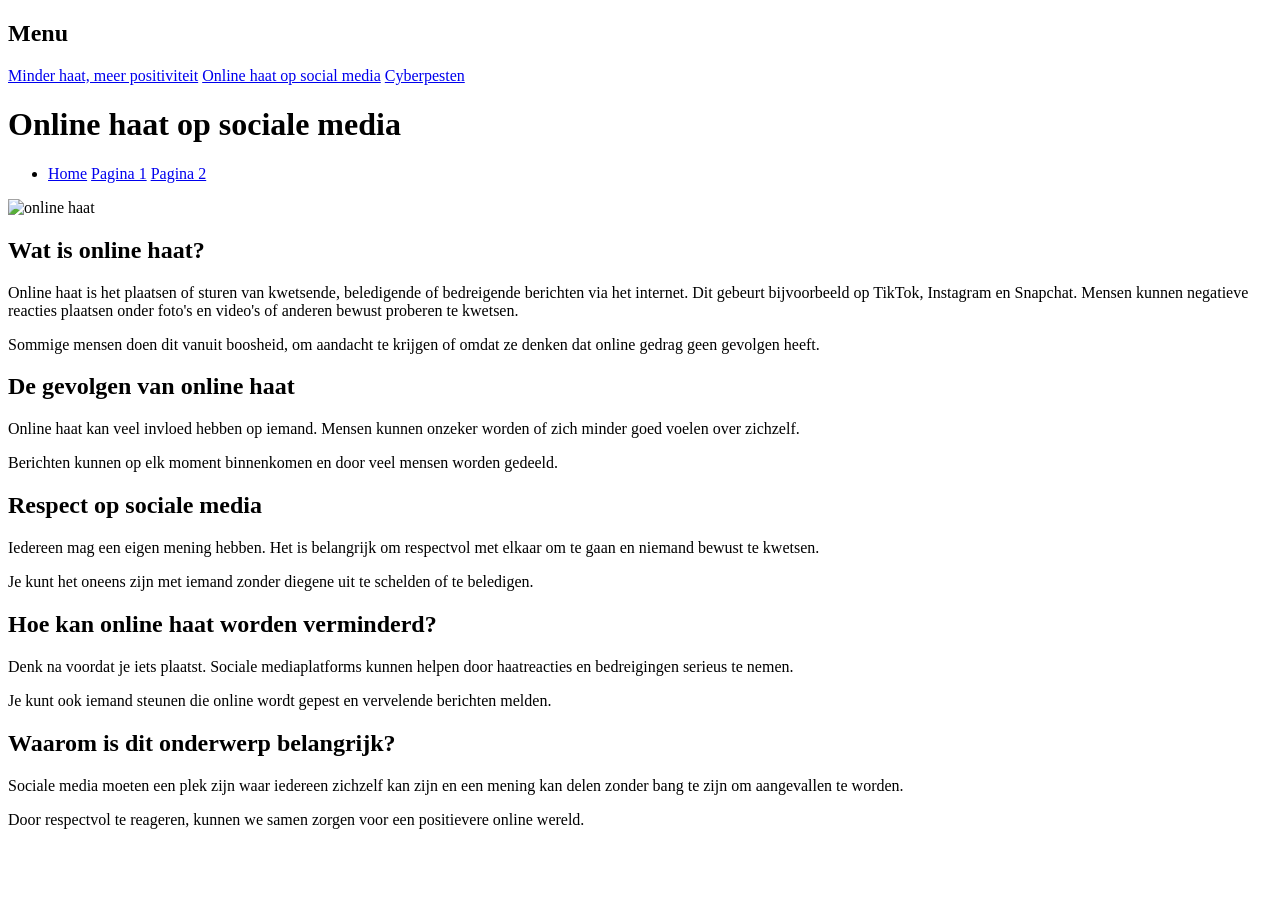
==== pagina1.html @ c957d666 "Add files via upload" ====
<!DOCTYPE html>
<html lang="en">
<head>
    <meta charset="UTF-8">
    <meta name="viewport" content="width=device-width, initial-scale=1.0">
    <title>Pagina 1</title>
    <link rel="stylesheet" href="/css/style.css">
</head>
<body>
    <div class="sidebar">
        <h2>Menu</h2>
        <a href="index.html">Minder haat, meer positiviteit</a>
        <a href="pagina1.html">Online haat op social media</a>
        <a href="pagina2.html">Cyberpesten</a>
    </div>
    <header>
        <h1>Online haat op sociale media </h1>
    </header>
    <nav>
        <ul>
        <li> 
        <a href="index.html">Home</a>
        <a href="pagina1.html">Pagina 1</a>
        <a href="pagina2.html">Pagina 2</a>
        </li>   
        </ul>
    </nav>
<main class="magazine-layout">

    <section class="uitgelicht">
        <div class="Home-image">
                <img
                    src="/afbeeldingen/online haat.jpeg" class="afbeelding" alt="online haat"
                >
            </div>
    </section>

    <section class="artikel-intro">
        <h2>Wat is online haat?</h2>
        <p>
            Online haat is het plaatsen of sturen van kwetsende,
            beledigende of bedreigende berichten via het internet.
            Dit gebeurt bijvoorbeeld op TikTok, Instagram en Snapchat.
            Mensen kunnen negatieve reacties plaatsen onder foto's
            en video's of anderen bewust proberen te kwetsen.
        </p>
        <p>
            Sommige mensen doen dit vanuit boosheid, om aandacht
            te krijgen of omdat ze denken dat online gedrag geen
            gevolgen heeft.
        </p>
    </section>

    <section class="artikel">
        <h2>De gevolgen van online haat</h2>
        <p>
            Online haat kan veel invloed hebben op iemand.
            Mensen kunnen onzeker worden of zich minder goed voelen
            over zichzelf.
        </p>
        <p>
            Berichten kunnen op elk moment binnenkomen en door
            veel mensen worden gedeeld.
        </p>
    </section>
    <section class="artikel">
        <h2>Respect op sociale media</h2>
        <p>
            Iedereen mag een eigen mening hebben. Het is belangrijk
            om respectvol met elkaar om te gaan en niemand bewust
            te kwetsen.
        </p>
        <p>
            Je kunt het oneens zijn met iemand zonder diegene uit
            te schelden of te beledigen.
        </p>
    </section>
    <section class="artikel">
        <h2>Hoe kan online haat worden verminderd?</h2>
        <p>
            Denk na voordat je iets plaatst. Sociale mediaplatforms
            kunnen helpen door haatreacties en bedreigingen serieus
            te nemen.
        </p>
        <p>
            Je kunt ook iemand steunen die online wordt gepest
            en vervelende berichten melden.
        </p>
    </section>
    <section class="artikel">
        <h2>Waarom is dit onderwerp belangrijk?</h2>
        <p>
            Sociale media moeten een plek zijn waar iedereen
            zichzelf kan zijn en een mening kan delen zonder
            bang te zijn om aangevallen te worden.
        </p>
        <p>
            Door respectvol te reageren, kunnen we samen zorgen
            voor een positievere online wereld.
        </p>
    </section>

</main>
    <footer>
    <footer>
</body>
</html>
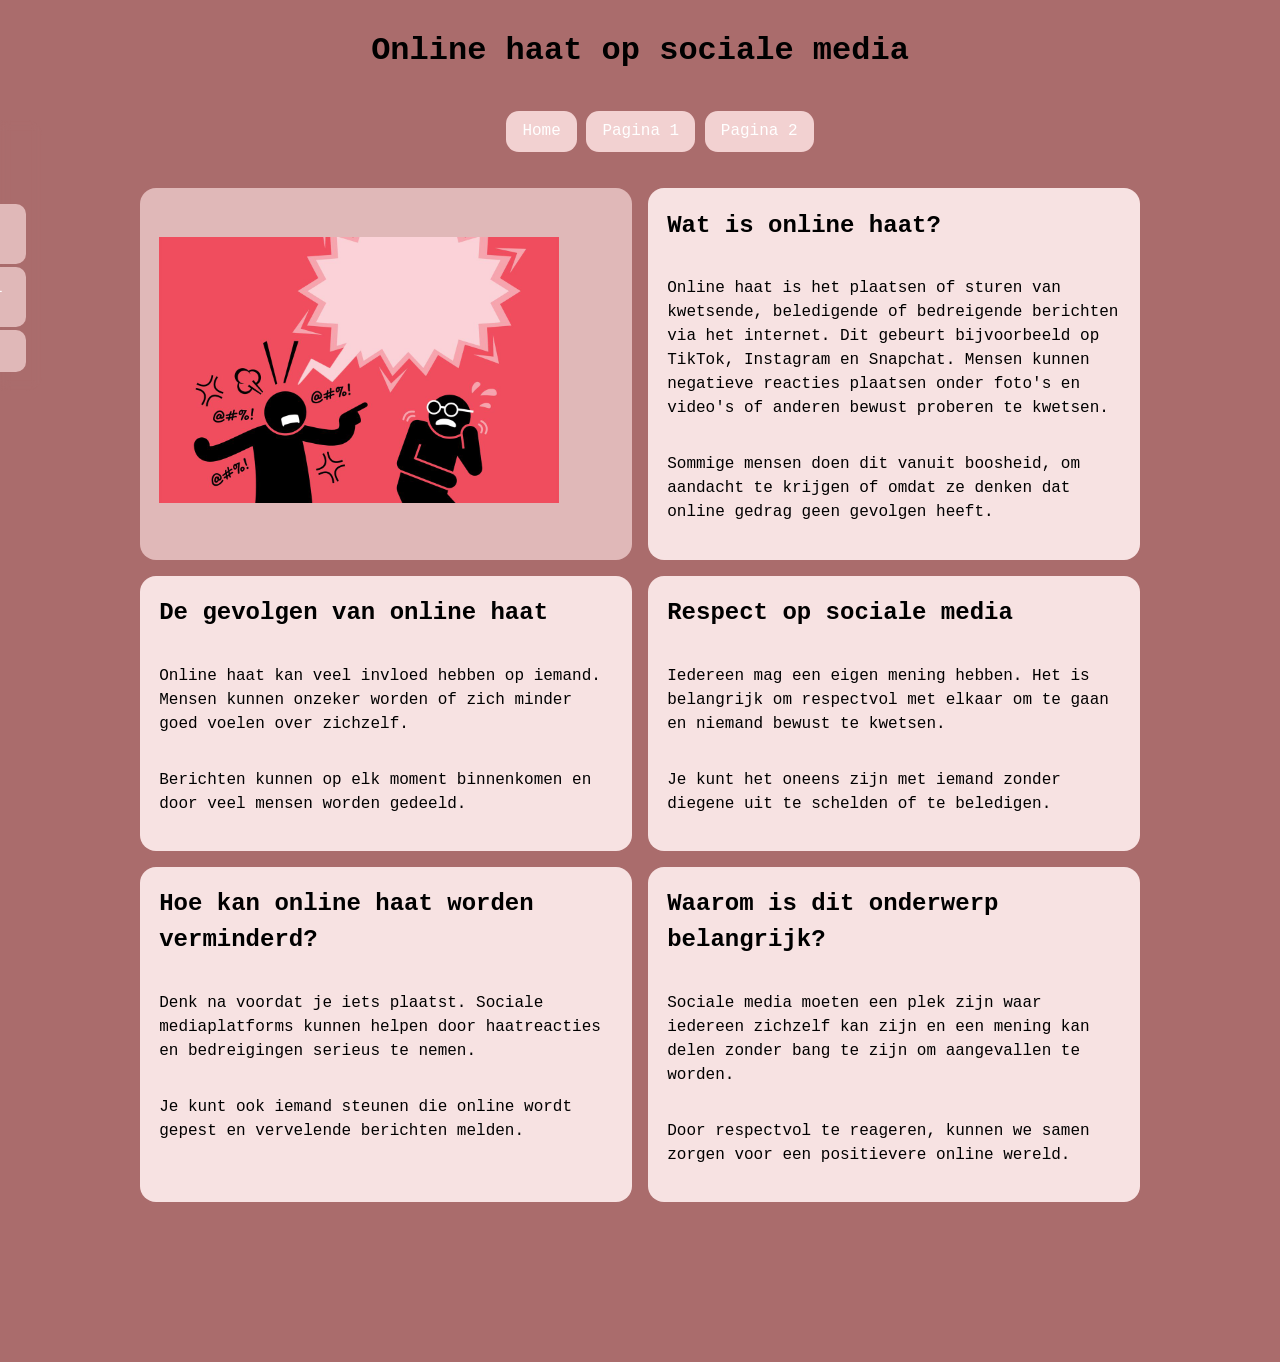
==== commit 9ccc6057: "Update pagina1.html" ====
--- a/pagina1.html
+++ b/pagina1.html
@@ -4,7 +4,7 @@
     <meta charset="UTF-8">
     <meta name="viewport" content="width=device-width, initial-scale=1.0">
     <title>Pagina 1</title>
-    <link rel="stylesheet" href="/css/style.css">
+    <link rel="stylesheet" href="css/style.css">
 </head>
 <body>
     <div class="sidebar">
@@ -104,4 +104,4 @@
     <footer>
     <footer>
 </body>
-</html>+</html>
--- a/css/style.css
+++ b/css/style.css
@@ -0,0 +1,387 @@
+body{
+    margin: 0;
+    background-color:rgb(170, 108, 108);
+    font-family: 'Courier New', Courier, monospace;
+    color: black;
+
+}
+
+header {
+    text-align: center;
+    padding: 1em;
+    background-color: rgb(170, 108, 108);
+}
+
+header h1 {
+    margin-top: 0.5em;
+}
+
+nav {
+    display: flex;
+    justify-content: center;
+    flex-wrap: wrap;
+    gap: 0.7em;
+}
+
+nav a {
+    background-color: rgb(242, 209, 209);
+    color: white;
+    text-decoration: none;
+    padding: 0.7em 1em;
+    border-radius: 0.8em;
+}
+
+nav a:hover {
+    background-color: rgb(190, 140, 140);
+}
+
+.sidebar{
+    background-color: color #fed7b8;
+    backdrop-filter: blur(5px);
+    -webkit-backdrop-filter: blur(1200px);
+    position: fixed;
+    top: 120px;
+    left: -220px;
+    width: 230px;
+    z-index: 1000;
+    padding: 1em;
+    transition: 0.5 ease-in;
+    border-radius: 1em;
+}
+
+.sidebar:hover,
+.sidebar:focus-within {
+    left: 0;
+}
+
+.sidebar h2 {
+    color: black;
+    margin: 0.7em 0 1em;
+}
+
+.sidebar a {
+    display: block;
+    background-color: rgb(224, 184, 184);
+    color: white;
+    text-decoration: none;
+    padding: 12px 5px;
+    margin-bottom: 3px;
+    border-radius: 10px;
+    overflow-wrap: anywhere;
+}
+
+.sidebar a:hover,
+.sidebar a:focus-visible {
+    background-color: rgb(190, 140, 140);
+}
+
+
+.sidebar :hover{
+    width: 50;
+    left: 0;
+    border-radius: 2em;
+    margin: 0.1em;
+    padding: 0.7em;
+}
+
+main {
+    width: 90%;
+    max-width: 1000px;
+    margin: 1em auto;
+}
+
+section {
+    background-color: rgb(247, 226, 226);
+    padding: 1em;
+    margin-bottom: 1em;
+    border-radius: 2em;
+    line-height: 1.5;
+}
+
+section h2 {
+    margin-bottom: 1.5em;
+}
+
+.menutjes{
+    gap: 40px;
+    display: flex;
+    flex-direction: column;
+}
+.menutjes a{
+    width: 50%;
+    text-align: center;
+    display: block;
+}
+
+p{
+    color: black;
+}
+
+ul{
+    display: flex;
+    list-style-type: none;
+    justify-content: center;
+}
+
+a{
+    text-decoration: none;
+    color: rgb(253, 253, 253);
+    background-color:rgba(227, 187, 187, 0.807);;
+    padding: 0.5em;
+    border-radius: 0.5em;
+    transition: ease 350ms;
+}
+
+a:hover{
+    background-color:rgb(247, 226, 226);;
+    color: black;
+    border-radius: 0.5em;
+}
+
+section:nth-of-type(1) {
+    height: 100%;
+    width: 75%;
+    padding: 1em;
+    margin: 1em;
+    background-color: rgb(247, 226, 226);
+    border-radius: 0.5em;
+    display: flex;
+    flex-direction:column;
+    border-radius: 2em;
+    
+}
+
+section:nth-of-type(2){
+    height: 100%;
+    width: 75%;
+    padding: 1em;
+    margin: 1em;
+    background-color: rgb(247, 226, 226);
+    border-radius: 0.5em;
+    display: flex;
+    flex-direction: column;
+    border-radius: 2em;
+}
+
+section:nth-of-type(3){
+    height: 100%;
+    width: 75%;
+    padding: 1em;
+    margin: 1em;
+    background-color: rgb(247, 226, 226);
+    border-radius: 0.5em;
+    display: flex;
+    flex-direction: column;
+    border-radius: 2em;
+}
+
+section:nth-of-type(4){
+    height: 100%;
+    width: 75%;
+    padding: 1em;
+    margin: 1em;
+    background-color: rgb(247, 226, 226);
+    border-radius: 0.5em;
+    display: flex;
+    flex-direction: column;
+    border-radius: 2em;
+}
+
+section:nth-of-type(5){
+    height: 100%;
+    width: 75%;
+    padding: 1em;
+    margin: 1em;
+    background-color: rgb(247, 226, 226);
+    border-radius: 0.5em;
+    display: flex;
+    flex-direction: column;
+    border-radius: 2em;
+}
+
+footer{
+    margin-top: 3em;
+    width: 100%;
+    padding: 1em;
+    text-align: center;
+    color: white;
+}
+footer ul{
+    display: flex;
+    justify-content: space-between;
+    gap: 2em;
+    margin-top: auto;
+    list-style: none;
+}
+
+@media (max-width: 600px) {
+    header h1 {
+        font-size: 1.5em;
+    }
+    main {
+        width: 94%;
+    }
+
+    .sidebar {
+        top: 100px;
+    }
+}
+
+@media (max-width: 600px) {
+    header h1 {
+        font-size: 1.5em;
+    }
+    main {
+        width: 94%;
+    }
+
+    .sidebar {
+        top: 100px;
+    }
+}
+
+.afbeelding {
+    width: 25em;
+    height:none 
+}
+.magazine-layout {
+    width: 90%;
+    max-width: 1000px;
+    margin: 2em auto;
+    display: grid;
+    grid-template-columns: 1fr 1fr;
+    gap: 1em;
+}
+
+.magazine-layout section {
+    box-sizing: border-box;
+    width: 100%;
+    margin: 0;
+    padding: 1.2em;
+    background-color: rgb(247, 226, 226);
+    border-radius: 1em;
+    line-height: 1.5;
+    display: flex;
+    flex-direction: column;
+}
+
+.magazine-layout h2 {
+    margin-top: 0;
+    margin-bottom: 0.7em;
+}
+
+.magazine-layout .uitgelicht {
+    grid-column: 1;
+    grid-row: 1;
+    min-height: 200px;
+    justify-content: center;
+    background-color: rgb(224, 184, 184);
+}
+
+.magazine-layout .artikel-intro {
+    grid-column: 2;
+    grid-row: 1;
+}
+
+.magazine-layout .artikel {
+    grid-column: auto;
+    grid-row: auto;
+}
+
+@media (max-width: 600px) {
+    .magazine-layout {
+        width: 94%;
+        grid-template-columns: 1fr;
+    }
+ .magazine-layout .uitgelicht,
+    .magazine-layout .artikel-intro,
+    .magazine-layout .artikel {
+        grid-column: 1;
+        grid-row: auto;
+    }
+}
+
+.pagina2 .bronnen-container {
+    display: grid;
+    grid-template-columns: repeat(2, minmax(0, 1fr));
+    gap: 20px;
+    max-width: 1200px;
+    margin: 0 auto;
+    padding: 20px;
+    box-sizing: border-box;
+}
+
+.pagina2 .bronnen-container section {
+    background-color: #f7e3e2;
+    border-radius: 30px;
+    padding: 25px;
+    box-sizing: border-box;
+    min-width: 0;
+}
+
+@media (max-width: 768px) {
+    .pagina2 .bronnen-container {
+        grid-template-columns: 1fr;
+    }
+}
+
+main.pagina2 {
+    width: 100%;
+    max-width: 1250px;
+    margin: 1em auto;
+    padding: 20px;
+    box-sizing: border-box;
+}
+
+.pagina2 .bronnen-container {
+    display: grid;
+    grid-template-columns: repeat(2, minmax(0, 1fr));
+    gap: 20px;
+    width: 100%;
+    box-sizing: border-box;
+}
+
+.pagina2 .bronnen-container section {
+    width: 100%;
+    min-width: 0;
+    margin: 0;
+    padding: 25px;
+    box-sizing: border-box;
+    display: flex;
+    flex-direction: column;
+    background-color: rgb(247, 226, 226);
+    border-radius: 2em;
+    line-height: 1.5;
+}
+
+.pagina2 .bronnen-container section h2 {
+    margin-top: 0;
+    margin-bottom: 1.5em;
+}
+
+@media (max-width: 768px) {
+    .pagina2 .bronnen-container {
+        grid-template-columns: 1fr;
+    }
+}
+.pagina2 .bronnen-container section:hover {
+    animation: kleine-shake 0.6s ease-in-out;
+}
+
+@keyframes kleine-shake {
+    0% {
+        transform: translateX(0);
+    }
+    25% {
+        transform: translateX(-3px);
+    }
+    50% {
+        transform: translateX(3px);
+    }
+    75% {
+        transform: translateX(-2px);
+    }
+    100% {
+        transform: translateX(0);
+    }
+}
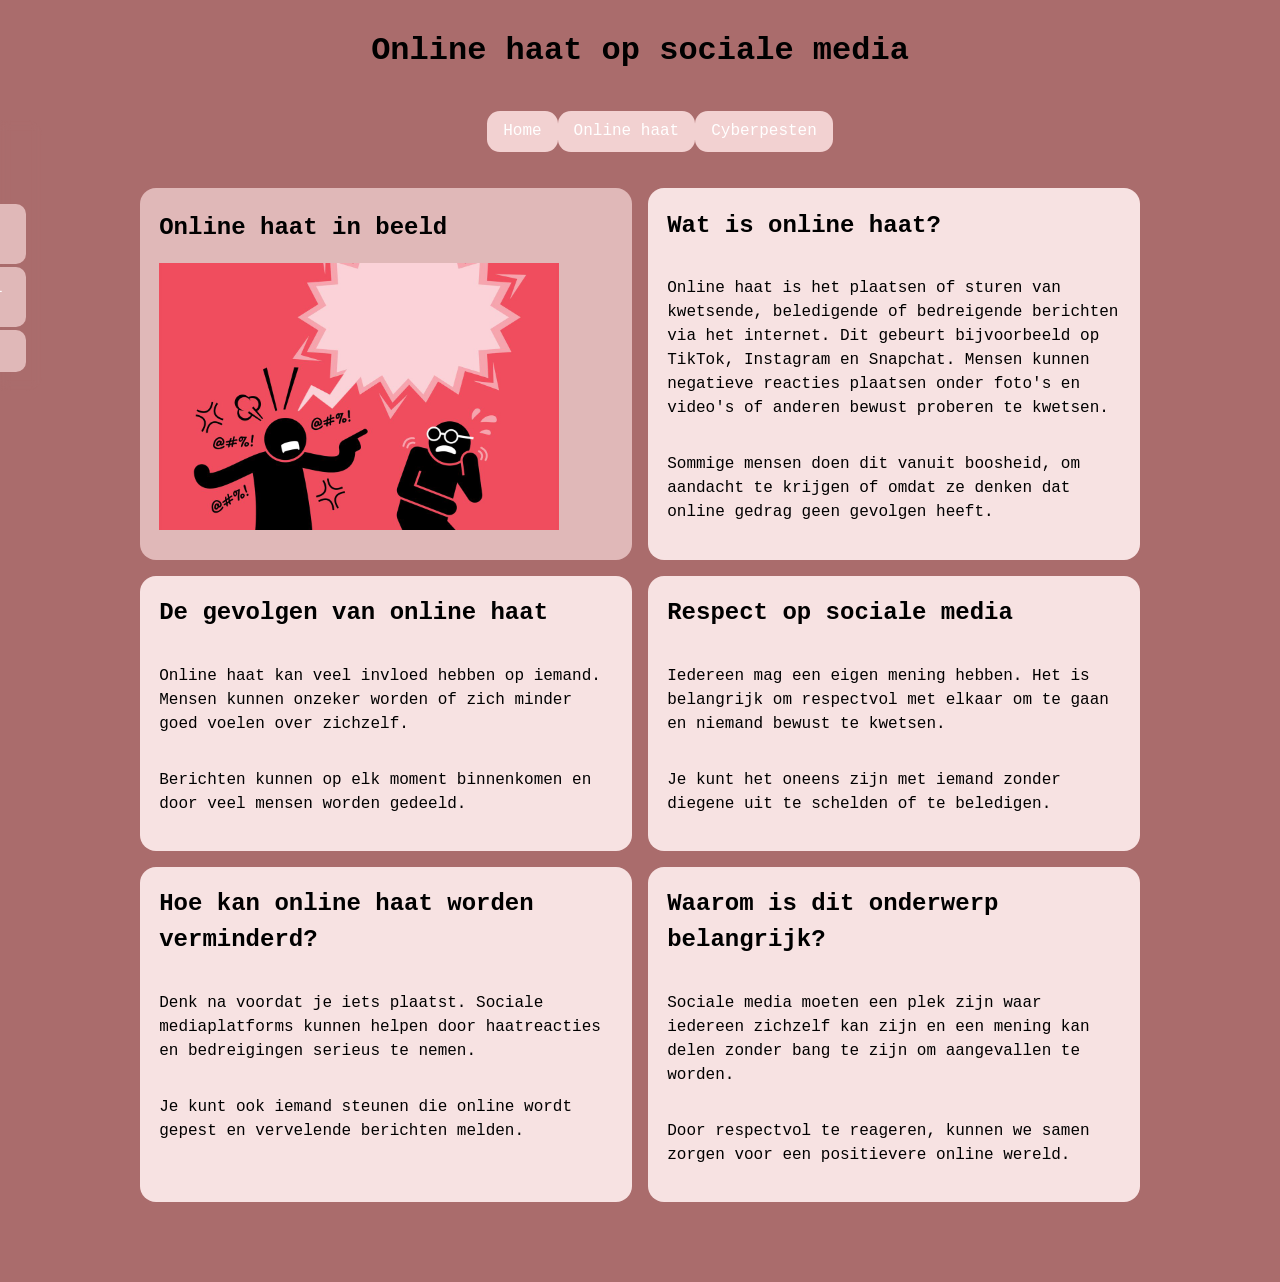
==== commit b631e314: "Update pagina1.html" ====
--- a/pagina1.html
+++ b/pagina1.html
@@ -1,5 +1,5 @@
 <!DOCTYPE html>
-<html lang="en">
+<html lang="nl">
 <head>
     <meta charset="UTF-8">
     <meta name="viewport" content="width=device-width, initial-scale=1.0">
@@ -16,21 +16,20 @@
     <header>
         <h1>Online haat op sociale media </h1>
     </header>
-    <nav>
-        <ul>
-        <li> 
-        <a href="index.html">Home</a>
-        <a href="pagina1.html">Pagina 1</a>
-        <a href="pagina2.html">Pagina 2</a>
-        </li>   
-        </ul>
-    </nav>
+ <nav>
+    <ul>
+        <li><a href="index.html">Home</a></li>
+        <li><a href="pagina1.html">Online haat</a></li>
+        <li><a href="pagina2.html">Cyberpesten</a></li>
+    </ul>
+</nav>
 <main class="magazine-layout">
 
     <section class="uitgelicht">
+        <h2>Online haat in beeld</h2>
         <div class="Home-image">
                 <img
-                    src="/afbeeldingen/online haat.jpeg" class="afbeelding" alt="online haat"
+                    src="afbeeldingen/online haat.jpeg" class="afbeelding" alt="online haat"
                 >
             </div>
     </section>
@@ -102,6 +101,6 @@
 
 </main>
     <footer>
-    <footer>
+    </footer>
 </body>
 </html>
